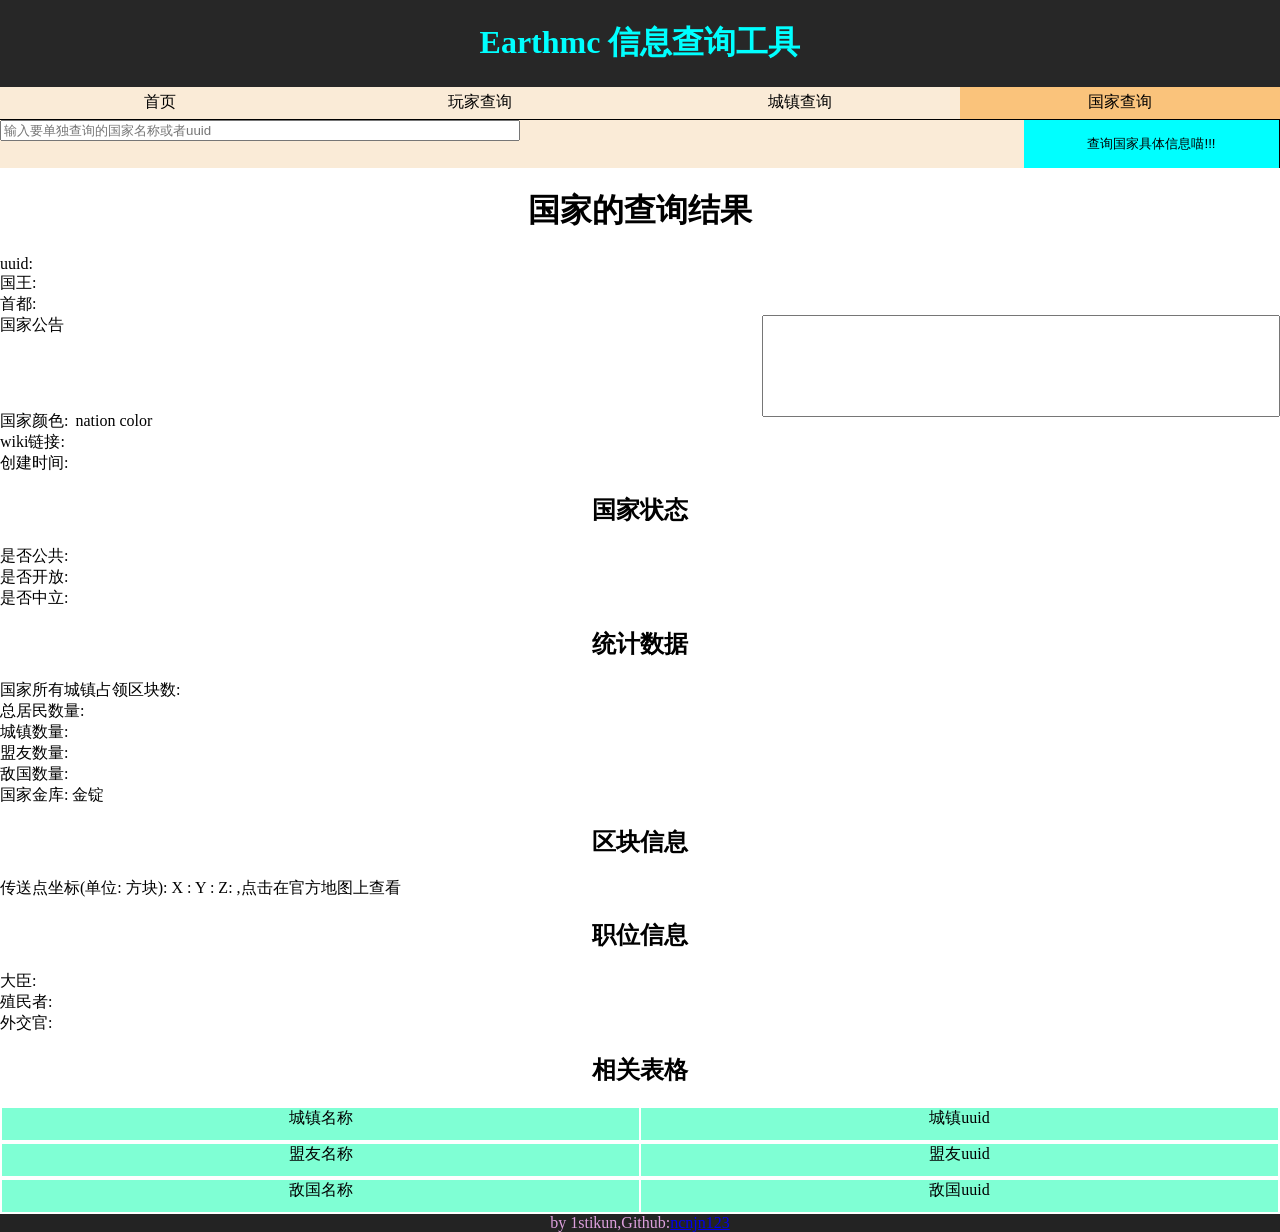
==== nation.html @ 439ff12c "Add files via upload" ====
<!DOCTYPE html>
<html lang="zh-cn">
<head>
    <meta charset="UTF-8">
    <meta name="viewport" content="width=device-width, initial-scale=1.0">
    <link href="style/style-nationsearch.css" rel="stylesheet">
    <title>Earthmc 信息查询工具 国家查询</title>
</head>
<body>
    <header>
        <h1>Earthmc 信息查询工具</h1>
    </header>
    <nav id="mainNav">
        <a href="index.html">首页</a>
        <a href="players.html">玩家查询</a>
        <a href="towns.html">城镇查询</a>
        <a id="selected" href="nations.html">国家查询</a>
    </nav>
    <main>
    <div id="mainArea">
        <nav id="searchNav">
            <input id="nName" type="text" placeholder="输入要单独查询的国家名称或者uuid" autocomplete="off">
            <button id="searchButton" onclick="search()">正在获取本页数据...</button>
        </nav>
        <h1>国家<a id="name"></a>的查询结果</h1>
        <p>uuid: <a id="uuid"></a></p>
        <p>国王: <a id="king"></a></p>
        <p>首都: <a id="capital"></a></p>
        <div id="board">
            国家公告
            <textarea id="boardText"></textarea>
        </div>
        <p>国家颜色: <a id="dynmapColour">nation color</a></p>
        <p>wiki链接: <a id="wiki"></a></p>
        <p>创建时间: <a id="registered"></a></p>
        <div id="status">
            <h2>国家状态</h2>
            是否公共: <a id="isPublic"></a>
            <p>是否开放: <a id="isOpen"></a></p>
            <p>是否中立: <a id="isNeutral"></a></p>
        </div>
        <div id="stats">
            <h2>统计数据</h2>
            国家所有城镇占领区块数: <a id="numTownBlocks"></a>
            <p>总居民数量: <a id="numResidents"></a></p>
            <p>城镇数量: <a id="numTowns"></a></p>
            <p>盟友数量: <a id="numAllies"></a></p>
            <p>敌国数量: <a id="numEnemies"></a></p>
            <p>国家金库: <a id="balance"></a>金锭</p>
        </div>
        <div id="coordinates">
            <h2>区块信息</h2>
            <p>传送点坐标(单位: 方块): X : <a id="spawn-x"></a> Y : <a id="spawn-y"></a> Z: <a id="spawn-z"></a>,<a id="mapLink">点击在官方地图上查看</p>
        </div>
        <div id="ranks">
            <h2>职位信息</h2>
            <p>大臣:<a id="Chancellor"></a></p>
            <p>殖民者:<a id="Colonist"></a></p>
            <p>外交官:<a id="Diplomat"></a></p>
        </div>
        <h2>相关表格</h2>
        <div id="tables">
            <table id="townsTable">
                <thead>
                    <tr>
                        <th>城镇名称</th>
                        <th>城镇uuid</th>
                    </tr>
                </thead>
                <tbody></tbody>
            </table>
            <table id="alliesTable">
                <thead>
                    <tr>
                        <th>盟友名称</th>
                        <th>盟友uuid</th>
                    </tr>
                </thead>
                <tbody></tbody>
            </table>
            <table id="enemiesTable">
                <thead>
                    <tr>
                        <th>敌国名称</th>
                        <th>敌国uuid</th>
                    </tr>
                </thead>
                <tbody></tbody>
            </table>
        </div>
    </div>
    </main>
    <footer>
        <p>by 1stikun,Github:<a href="https://github.com/ncnjn123/">ncnjn123</p>
    </footer>
    <script src="javascript/js-nationsearch.js"></script>
</body>
</html>
---- style/style-nationsearch.css ----
/*去除浏览器部分默认样式*/

html, body, div, span, applet, object, iframe, h4, h5, h6, p, blockquote, pre,
a, abbr, acronym, address, big, cite, code,
del, dfn, em, img, ins, kbd, q, s, samp,
small, strike, strong, sub, sup, tt, var,
b, u, i, center,
dl, dt, dd, ol, ul, li,
fieldset, form, label, legend,
table, caption, tbody, tfoot, thead, tr, th, td,
article, aside, canvas, details, embed,
figure, figcaption, footer, hgroup,
menu, nav, output, ruby, section, summary,
time, mark, audio, video {
    margin: 0;
    padding: 0;
    border: 0;
    font-size: 100%;
    font: inherit;
    vertical-align: baseline;
}

/*粘性页脚，让Main吃满剩余页面*/

html, body {
  margin: 0;
  padding: 0;
  height: 100%;
}

body {
    display: flex;
    flex-direction: column;
    min-height: 100%;
    flex: 1;
}

main {
    display: flex;
    flex: 1;
}

/*有关header里元素的css*/

header {
    background-color: #272727;
    width: 100%;
    color: aqua;
    display: flex;
    justify-content: center;
    align-items: center;
    user-select: none;
}

/*导航栏css*/
#mainNav {
    width: 100%;
    height: 2rem;
    background-color: antiquewhite;
    border-bottom: #000 solid;
    border-width: 0.05rem;
    display: flex;
    justify-content: center;
    align-items: center;
}

#mainNav a {
    width: 25%;
    height: 2rem;
    display: flex;
    justify-content: center;
    align-items: center;
    color: black;
    text-decoration: none;
}

#mainNav a:hover {
    background-color: #fac37b;
    transition: 0.2s;
}

/*有关main里元素的css*/
main h1,h2,h3,h4,h5,h6 {
    text-align: center;
}


#mainArea {
    flex: 1;
}

#searchNav {
    background-color: antiquewhite;
    width: 100%;
    height: 3rem;
    user-select: none;
}

#selected {
    background-color: #fac37b;
}

#board {
    width: 100%;
    height: 6rem;
}

#boardText {
    width: 40%;
    height: 6rem;
    float: right;
    resize: none
}

#listAll {
    max-width: 15%;
    min-width: 33%;
    height: 100%;
    background-color: bisque;
    border: #000;
    border-right: #000 solid;
    border-width: 0.1rem;
}

#listAll:hover {
    background-color: #fac37b;
    transition: 0.2s;
}

input {
    width: 40%;
}

#searchButton {
    float: right;
    max-width: 10%;
    min-width: 20%;
    height: 100%;
    background-color: aqua;
    border: #000;
    border-right: #000 solid;
    border-width: 0.1rem;
}

#dynmapColour {
    background-color: white;
    border: #FFFFFF solid;
    border-width: 0.2rem;
}

table {
    width: 100%;
}

table tr > :nth-child(1) {
    width: 50%;
}

table tr > :nth-child(2) {
    width: 50%;
    text-align: center;
}

table tr td > :first-child {
    color: blueviolet;
    text-decoration: none;
}

table th {
    height: 2rem;
    background-color: aquamarine;
}

td {
    height: 2rem;
    vertical-align: middle;
    background-color: #ffefd5;
    text-align: center;
}

/*有关footer里元素的css*/
footer {
    background-color: #232323;
    width: 100%;
    height: 2rem;
    color: plum;
    text-align: center;
}
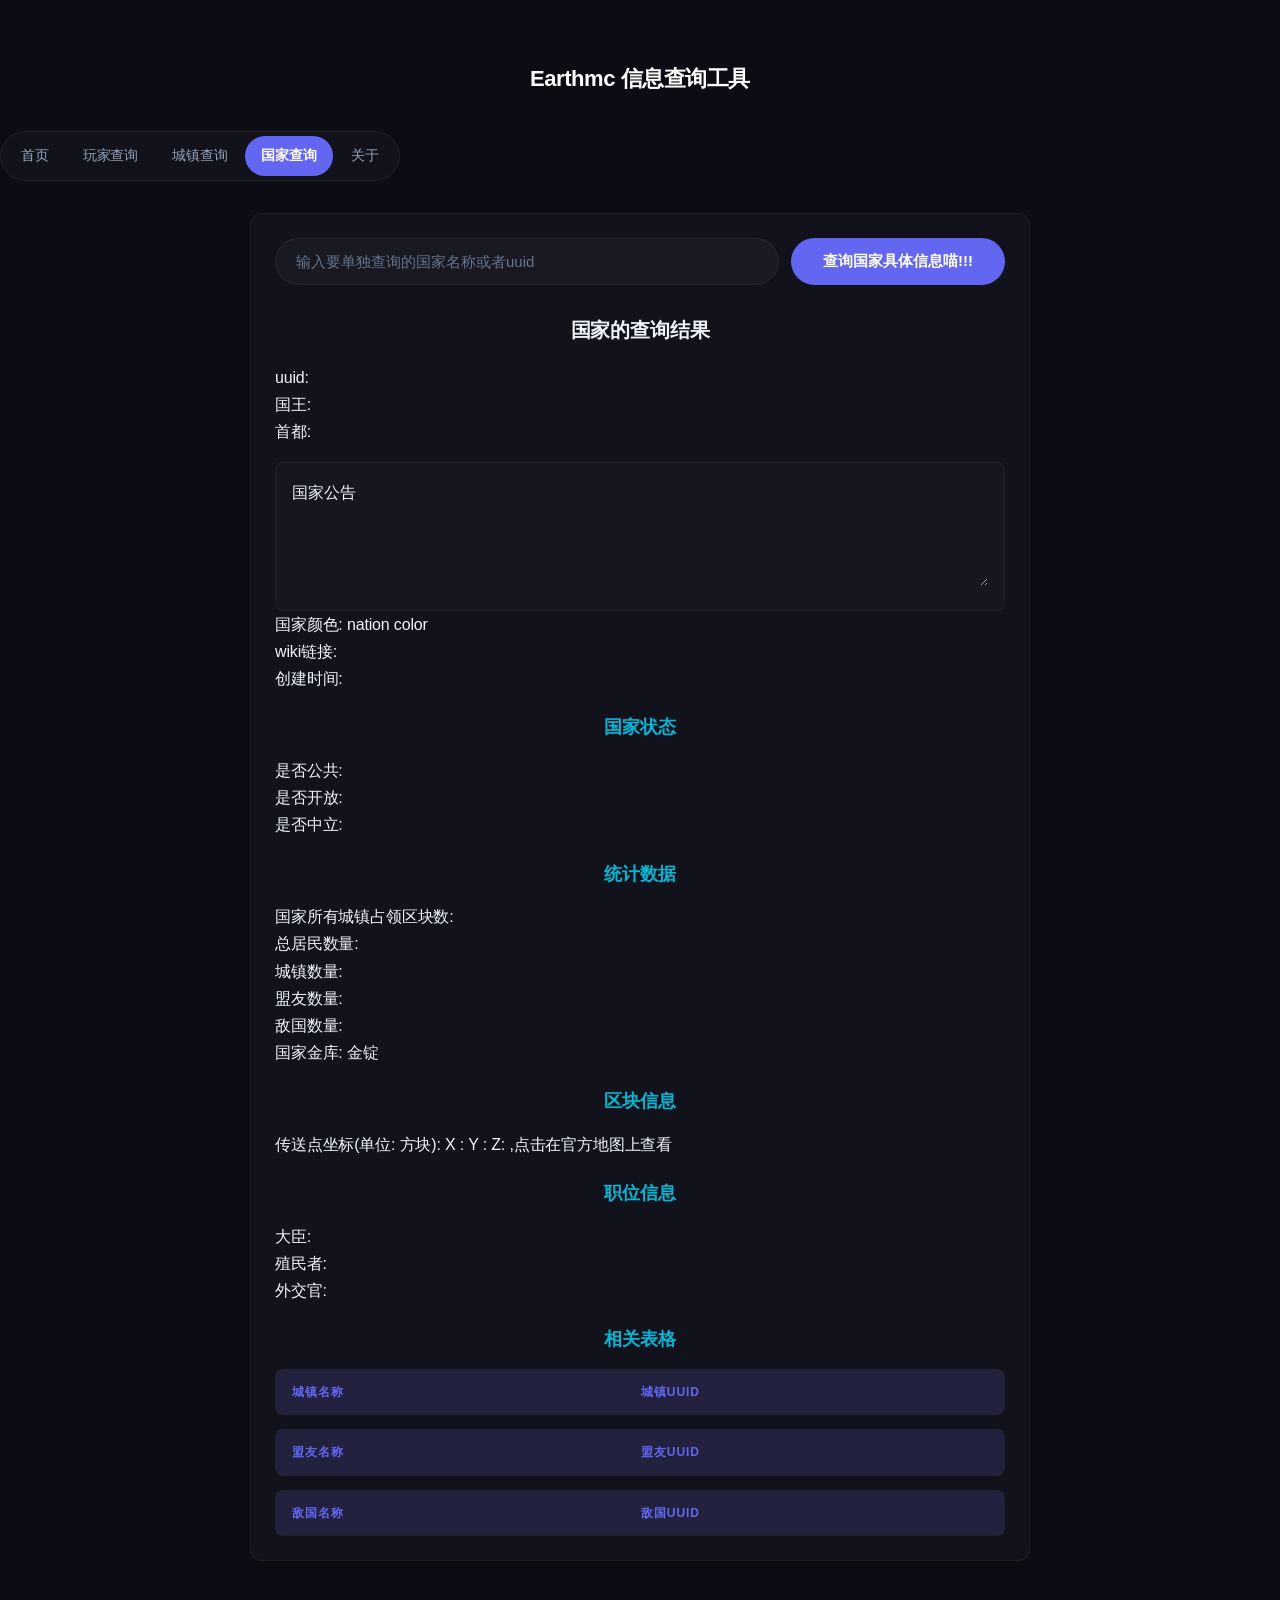
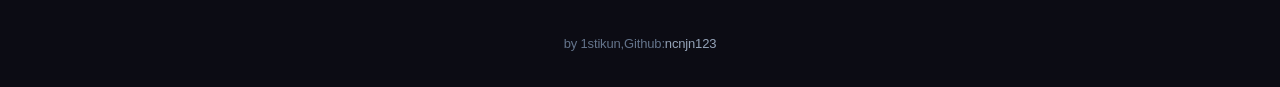
==== commit 411de22e: "feat(ui): 完成UI基础样式" ====
--- a/nation.html
+++ b/nation.html
@@ -15,12 +15,13 @@
         <a href="players.html">玩家查询</a>
         <a href="towns.html">城镇查询</a>
         <a id="selected" href="nations.html">国家查询</a>
+        <a href="about.html">关于</a>
     </nav>
     <main>
     <div id="mainArea">
         <nav id="searchNav">
             <input id="nName" type="text" placeholder="输入要单独查询的国家名称或者uuid" autocomplete="off">
-            <button id="searchButton" onclick="search()">正在获取本页数据...</button>
+            <button id="searchButton" onclick="search()">查询国家具体信息</button>
         </nav>
         <h1>国家<a id="name"></a>的查询结果</h1>
         <p>uuid: <a id="uuid"></a></p>
@@ -50,7 +51,7 @@
         </div>
         <div id="coordinates">
             <h2>区块信息</h2>
-            <p>传送点坐标(单位: 方块): X : <a id="spawn-x"></a> Y : <a id="spawn-y"></a> Z: <a id="spawn-z"></a>,<a id="mapLink">点击在官方地图上查看</p>
+            <p>传送点坐标(单位: 方块): X : <a id="spawn-x"></a> Y : <a id="spawn-y"></a> Z: <a id="spawn-z"></a>,<a id="mapLink">点击在官方地图上查看</a></p>
         </div>
         <div id="ranks">
             <h2>职位信息</h2>
@@ -94,5 +95,6 @@
         <p>by 1stikun,Github:<a href="https://github.com/ncnjn123/">ncnjn123</p>
     </footer>
     <script src="javascript/js-nationsearch.js"></script>
+    <script src="javascript/effects.js"></script>
 </body>
-</html>+</html>
--- a/style/style-nationsearch.css
+++ b/style/style-nationsearch.css
@@ -1,188 +1,339 @@
-/*去除浏览器部分默认样式*/
-
-html, body, div, span, applet, object, iframe, h4, h5, h6, p, blockquote, pre,
-a, abbr, acronym, address, big, cite, code,
-del, dfn, em, img, ins, kbd, q, s, samp,
-small, strike, strong, sub, sup, tt, var,
-b, u, i, center,
-dl, dt, dd, ol, ul, li,
-fieldset, form, label, legend,
-table, caption, tbody, tfoot, thead, tr, th, td,
-article, aside, canvas, details, embed,
-figure, figcaption, footer, hgroup,
-menu, nav, output, ruby, section, summary,
-time, mark, audio, video {
-    margin: 0;
-    padding: 0;
-    border: 0;
-    font-size: 100%;
-    font: inherit;
-    vertical-align: baseline;
-}
-
-/*粘性页脚，让Main吃满剩余页面*/
-
-html, body {
-  margin: 0;
-  padding: 0;
-  height: 100%;
-}
-
-body {
-    display: flex;
-    flex-direction: column;
-    min-height: 100%;
-    flex: 1;
-}
-
-main {
-    display: flex;
-    flex: 1;
-}
-
-/*有关header里元素的css*/
-
-header {
-    background-color: #272727;
-    width: 100%;
-    color: aqua;
-    display: flex;
-    justify-content: center;
-    align-items: center;
-    user-select: none;
-}
-
-/*导航栏css*/
-#mainNav {
-    width: 100%;
-    height: 2rem;
-    background-color: antiquewhite;
-    border-bottom: #000 solid;
-    border-width: 0.05rem;
-    display: flex;
-    justify-content: center;
-    align-items: center;
-}
-
-#mainNav a {
-    width: 25%;
-    height: 2rem;
-    display: flex;
-    justify-content: center;
-    align-items: center;
-    color: black;
-    text-decoration: none;
-}
-
-#mainNav a:hover {
-    background-color: #fac37b;
-    transition: 0.2s;
-}
-
-/*有关main里元素的css*/
-main h1,h2,h3,h4,h5,h6 {
-    text-align: center;
-}
-
-
-#mainArea {
-    flex: 1;
-}
-
-#searchNav {
-    background-color: antiquewhite;
-    width: 100%;
-    height: 3rem;
-    user-select: none;
-}
-
-#selected {
-    background-color: #fac37b;
-}
-
-#board {
-    width: 100%;
-    height: 6rem;
-}
-
-#boardText {
-    width: 40%;
-    height: 6rem;
-    float: right;
-    resize: none
-}
-
-#listAll {
-    max-width: 15%;
-    min-width: 33%;
-    height: 100%;
-    background-color: bisque;
-    border: #000;
-    border-right: #000 solid;
-    border-width: 0.1rem;
-}
-
-#listAll:hover {
-    background-color: #fac37b;
-    transition: 0.2s;
-}
-
-input {
-    width: 40%;
-}
-
-#searchButton {
-    float: right;
-    max-width: 10%;
-    min-width: 20%;
-    height: 100%;
-    background-color: aqua;
-    border: #000;
-    border-right: #000 solid;
-    border-width: 0.1rem;
-}
-
-#dynmapColour {
-    background-color: white;
-    border: #FFFFFF solid;
-    border-width: 0.2rem;
-}
-
-table {
-    width: 100%;
-}
-
-table tr > :nth-child(1) {
-    width: 50%;
-}
-
-table tr > :nth-child(2) {
-    width: 50%;
-    text-align: center;
-}
-
-table tr td > :first-child {
-    color: blueviolet;
-    text-decoration: none;
-}
-
-table th {
-    height: 2rem;
-    background-color: aquamarine;
-}
-
-td {
-    height: 2rem;
-    vertical-align: middle;
-    background-color: #ffefd5;
-    text-align: center;
-}
-
-/*有关footer里元素的css*/
-footer {
-    background-color: #232323;
-    width: 100%;
-    height: 2rem;
-    color: plum;
-    text-align: center;
-}+/* ===== EarthMC Pro Theme - 国家详情页（无动态背景）===== */
+
+:root {
+  --primary: #6366f1;
+  --primary-soft: rgba(99, 102, 241, 0.15);
+  --secondary: #06b6d4;
+  --secondary-soft: rgba(6, 182, 212, 0.12);
+  --accent: #f472b6;
+  --bg-deep: #0c0c14;
+  --bg-elevated: #12121c;
+  --bg-card: rgba(255, 255, 255, 0.02);
+  --bg-hover: rgba(255, 255, 255, 0.04);
+  --bg-input: rgba(255, 255, 255, 0.03);
+  --border: rgba(255, 255, 255, 0.05);
+  --border-accent: rgba(99, 102, 241, 0.2);
+  --text: #f1f5f9;
+  --text-secondary: #94a3b8;
+  --text-muted: #64748b;
+  --text-link: #818cf8;
+  --radius-lg: 16px;
+  --radius-md: 12px;
+  --radius-sm: 8px;
+  --radius-full: 9999px;
+  --shadow-glow: 0 0 40px rgba(99, 102, 241, 0.08);
+  --transition-fast: 0.15s ease;
+  --transition-base: 0.25s ease;
+}
+
+*, *::before, *::after { margin: 0; padding: 0; box-sizing: border-box; }
+
+body {
+  font-family: -apple-system, BlinkMacSystemFont, "SF Pro Display", "Segoe UI", Roboto, sans-serif;
+  background: var(--bg-deep);
+  color: var(--text);
+  min-height: 100vh;
+  line-height: 1.7;
+  letter-spacing: -0.01em;
+  overflow-x: hidden;
+  position: relative;
+  -webkit-font-smoothing: antialiased;
+}
+
+/* 无动态背景 - 纯净深色 */
+
+/* ===== Header ===== */
+header { padding: 2.5rem 1.5rem 1.25rem; text-align: center; position: relative; z-index: 1; }
+header h1 { font-size: 1.375rem; font-weight: 700; color: #fff; letter-spacing: -0.02em; }
+
+/* ===== Navigation ===== */
+#mainNav {
+  display: inline-flex;
+  justify-content: center;
+  gap: 2px;
+  padding: 4px;
+  margin: 0 auto 2rem;
+  background: var(--bg-elevated);
+  border: 1px solid var(--border);
+  border-radius: var(--radius-full);
+  position: relative;
+  z-index: 1;
+}
+
+#mainNav a {
+  padding: 0.5rem 1rem;
+  color: var(--text-secondary);
+  text-decoration: none;
+  font-size: 0.875rem;
+  font-weight: 500;
+  border-radius: var(--radius-full);
+  transition: var(--transition-fast);
+}
+
+#mainNav a:hover { color: var(--text); background: var(--bg-hover); }
+#mainNav a#selected { color: #fff; background: var(--primary); font-weight: 600; }
+
+/* ===== Main ===== */
+main { max-width: 820px; margin: 0 auto 2.5rem; padding: 0 1.25rem; position: relative; z-index: 1; }
+
+#mainArea {
+  background: var(--bg-elevated);
+  border: 1px solid var(--border);
+  border-radius: var(--radius-md);
+  padding: 1.5rem;
+  position: relative;
+  transition: var(--transition-base);
+}
+
+#mainArea:hover { border-color: var(--border-accent); box-shadow: var(--shadow-glow); }
+
+/* ===== 搜索栏 ===== */
+#searchNav {
+  display: flex;
+  gap: 0.75rem;
+  flex-wrap: wrap;
+  justify-content: center;
+  align-items: center;
+  margin-bottom: 1.5rem;
+}
+
+#nName {
+  flex: 1;
+  min-width: 200px;
+  padding: 0.875rem 1.25rem;
+  background: var(--bg-input);
+  border: 1px solid var(--border);
+  border-radius: var(--radius-full);
+  color: var(--text);
+  font-family: inherit;
+  font-size: 0.9375rem;
+  outline: none;
+  transition: var(--transition-base);
+}
+
+#nName:focus {
+  border-color: var(--primary);
+  background: rgba(99, 102, 241, 0.05);
+  box-shadow: 0 0 0 3px var(--primary-soft);
+}
+
+#nName::placeholder { color: var(--text-muted); }
+
+/* ===== 搜索按钮状态 ===== */
+#searchButton {
+  padding: 0.875rem 2rem;
+  background: var(--primary);
+  color: #fff;
+  border: none;
+  border-radius: var(--radius-full);
+  font-family: inherit;
+  font-size: 0.9375rem;
+  font-weight: 600;
+  cursor: pointer;
+  transition: var(--transition-base);
+  position: relative;
+  overflow: hidden;
+}
+
+#searchButton:hover:not(:disabled) {
+  background: #5558e3;
+  transform: translateY(-2px);
+  box-shadow: 0 8px 20px rgba(99, 102, 241, 0.25);
+}
+
+/* 搜索中状态 */
+#searchButton:disabled {
+  background: var(--text-muted);
+  cursor: not-allowed;
+  transform: none;
+}
+
+#searchButton.searching {
+  background: linear-gradient(90deg, var(--primary), var(--secondary), var(--primary));
+  background-size: 200% 100%;
+  animation: searching-pulse 1.5s ease-in-out infinite;
+}
+
+@keyframes searching-pulse {
+  0%, 100% { background-position: 0% 50%; }
+  50% { background-position: 100% 50%; }
+}
+
+/* 涟漪效果 */
+.ripple {
+  position: absolute;
+  border-radius: 50%;
+  background: rgba(255, 255, 255, 0.35);
+  transform: scale(0);
+  animation: ripple-effect 0.5s ease-out;
+  pointer-events: none;
+}
+
+@keyframes ripple-effect { to { transform: scale(3); opacity: 0; } }
+
+/* ===== 打字震动 ===== */
+@keyframes shake {
+  0%, 100% { transform: translateX(0); }
+  25% { transform: translateX(-2px); }
+  75% { transform: translateX(2px); }
+}
+
+.input-shake { animation: shake 0.15s ease-in-out; }
+
+/* ===== 加载动画 ===== */
+.loading-overlay {
+  position: fixed;
+  inset: 0;
+  background: rgba(12, 12, 20, 0.92);
+  backdrop-filter: blur(8px);
+  display: flex;
+  flex-direction: column;
+  align-items: center;
+  justify-content: center;
+  z-index: 9999;
+  opacity: 0;
+  visibility: hidden;
+  transition: 0.3s ease;
+}
+
+.loading-overlay.active { opacity: 1; visibility: visible; }
+
+.loading-spinner {
+  width: 48px;
+  height: 48px;
+  border: 3px solid var(--border);
+  border-top-color: var(--primary);
+  border-right-color: var(--secondary);
+  border-radius: 50%;
+  animation: spin 0.8s linear infinite;
+}
+
+@keyframes spin { to { transform: rotate(360deg); } }
+
+.loading-text { 
+  margin-top: 1.25rem; 
+  color: var(--text); 
+  font-size: 0.9375rem; 
+  font-weight: 500;
+}
+
+/* 加载进度点动画 */
+.loading-dots {
+  display: inline-flex;
+  gap: 4px;
+  margin-left: 4px;
+}
+
+.loading-dots span {
+  width: 4px;
+  height: 4px;
+  background: var(--primary);
+  border-radius: 50%;
+  animation: dot-bounce 1.4s ease-in-out infinite;
+}
+
+.loading-dots span:nth-child(1) { animation-delay: 0s; }
+.loading-dots span:nth-child(2) { animation-delay: 0.2s; }
+.loading-dots span:nth-child(3) { animation-delay: 0.4s; }
+
+@keyframes dot-bounce {
+  0%, 80%, 100% { transform: scale(0.6); opacity: 0.4; }
+  40% { transform: scale(1); opacity: 1; }
+}
+
+/* ===== 详情卡片 ===== */
+#name {
+  font-size: 1.5rem;
+  font-weight: 700;
+  text-align: center;
+  margin-bottom: 1.25rem;
+  color: #fff;
+}
+
+#board {
+  background: var(--bg-card);
+  border: 1px solid var(--border);
+  border-radius: var(--radius-sm);
+  padding: 1rem;
+  margin-top: 1rem;
+}
+
+#boardText {
+  width: 100%;
+  min-height: 80px;
+  background: transparent;
+  border: none;
+  color: var(--text-secondary);
+  font-family: inherit;
+  font-size: 0.9375rem;
+  line-height: 1.6;
+  resize: vertical;
+}
+
+h1, h2, h3, h4, h5, h6 {
+  text-align: center;
+  margin: 1.25rem 0 0.875rem;
+  color: var(--text);
+  font-weight: 600;
+}
+
+h1 { font-size: 1.25rem; }
+h2 { font-size: 1.125rem; color: var(--secondary); }
+
+/* 表格 */
+table {
+  width: 100%;
+  border-collapse: separate;
+  border-spacing: 0;
+  background: var(--bg-card);
+  border: 1px solid var(--border);
+  border-radius: var(--radius-sm);
+  overflow: hidden;
+  margin-top: 0.875rem;
+}
+
+thead { background: var(--primary-soft); }
+
+th {
+  padding: 0.75rem 1rem;
+  text-align: left;
+  font-size: 0.75rem;
+  text-transform: uppercase;
+  letter-spacing: 0.08em;
+  color: var(--primary);
+  font-weight: 600;
+}
+
+td {
+  padding: 0.625rem 1rem;
+  border-bottom: 1px solid var(--border);
+  font-size: 0.875rem;
+  color: var(--text-secondary);
+}
+
+tbody tr { transition: var(--transition-fast); }
+tbody tr:hover { background: var(--bg-hover); }
+tbody tr:last-child td { border-bottom: none; }
+
+/* ===== 结果渐入动画 ===== */
+.fade-in {
+  animation: fadeIn 0.4s ease-out;
+}
+
+@keyframes fadeIn {
+  from { opacity: 0; transform: translateY(10px); }
+  to { opacity: 1; transform: translateY(0); }
+}
+
+/* ===== Footer ===== */
+footer { text-align: center; padding: 2rem 1.5rem; color: var(--text-muted); font-size: 0.8125rem; position: relative; z-index: 1; }
+footer a { color: var(--text-secondary); text-decoration: none; }
+footer a:hover { color: var(--primary); }
+
+/* ===== Responsive ===== */
+@media (max-width: 768px) {
+  #mainNav { display: flex; flex-wrap: wrap; border-radius: var(--radius-md); padding: 6px; }
+  #mainNav a { flex: 1 1 calc(33.333% - 4px); min-width: 80px; text-align: center; font-size: 0.8125rem; padding: 0.5rem 0.5rem; }
+  #searchNav { flex-direction: column; }
+  #nName { width: 100%; min-width: auto; }
+}
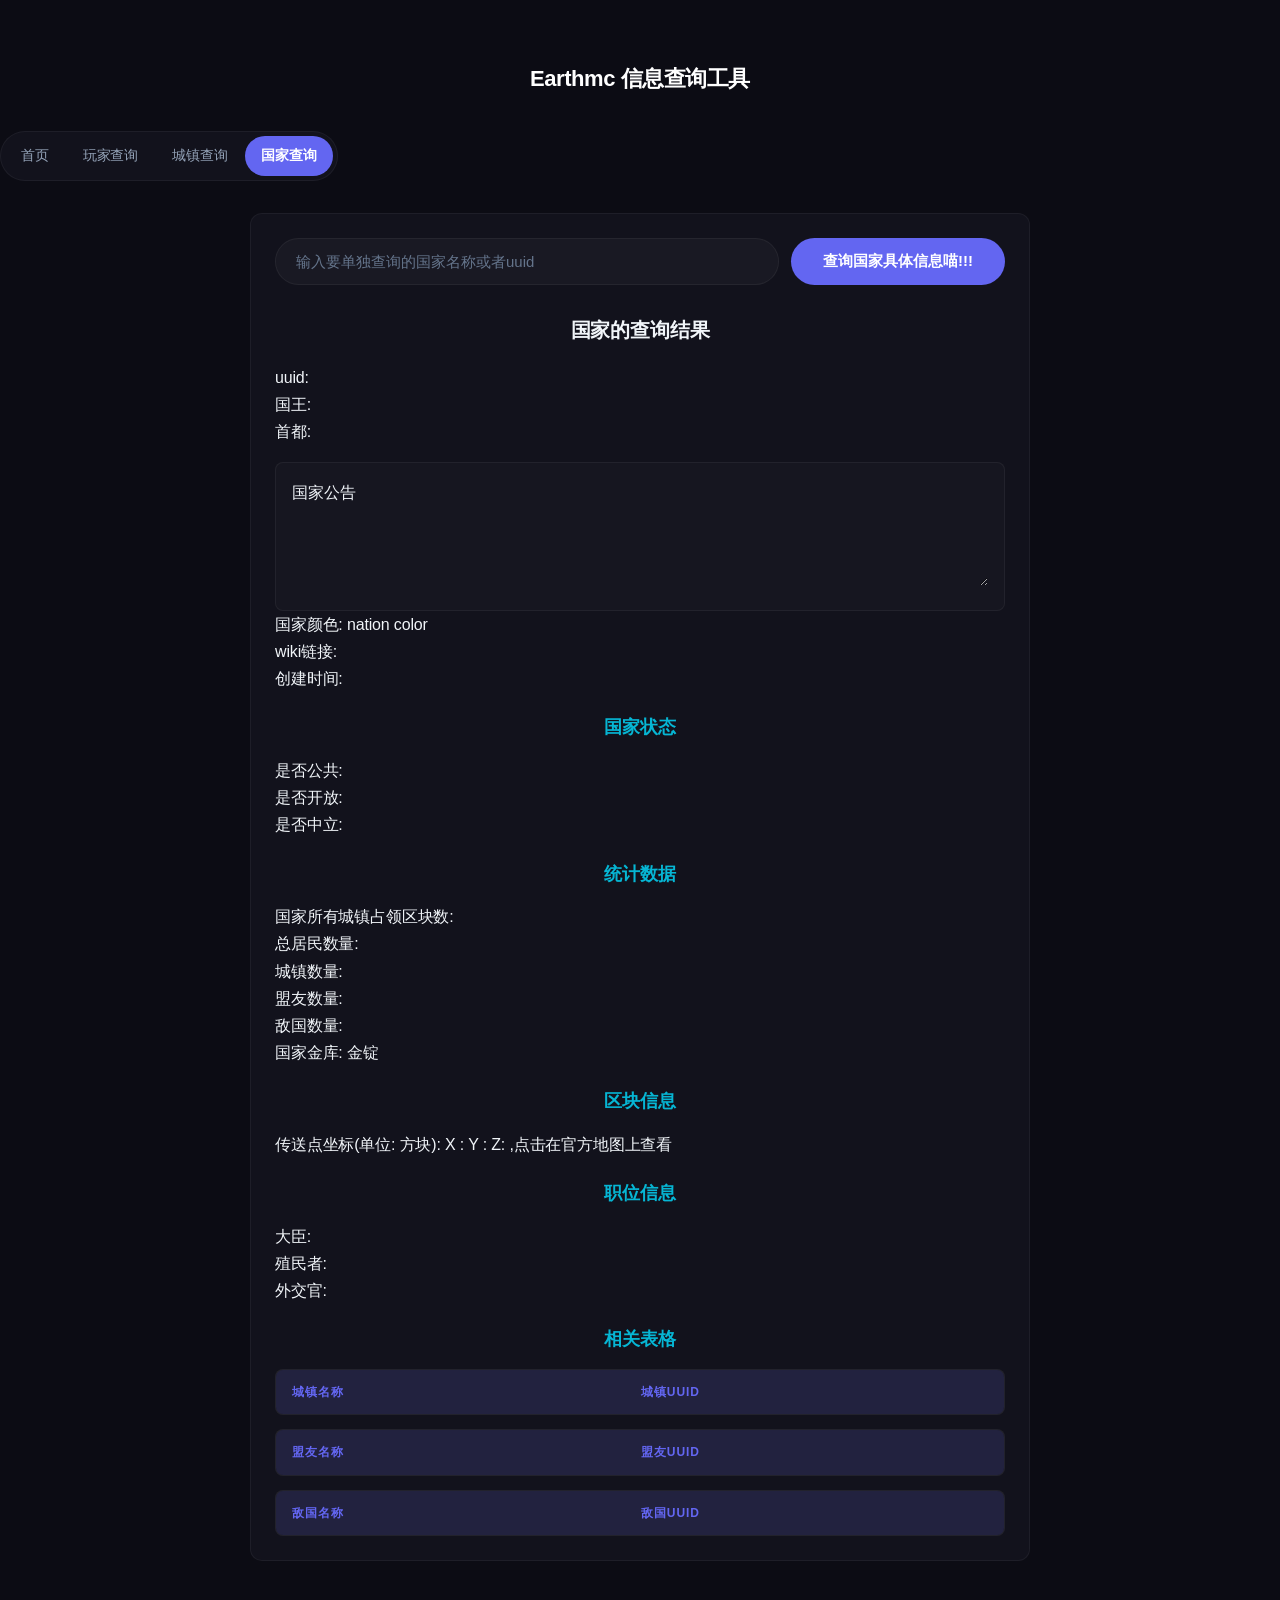
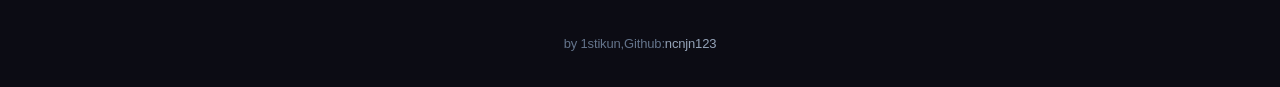
==== commit 31a938da: "Add files via upload" ====
--- a/nation.html
+++ b/nation.html
@@ -15,13 +15,12 @@
         <a href="players.html">玩家查询</a>
         <a href="towns.html">城镇查询</a>
         <a id="selected" href="nations.html">国家查询</a>
-        <a href="about.html">关于</a>
     </nav>
     <main>
     <div id="mainArea">
         <nav id="searchNav">
             <input id="nName" type="text" placeholder="输入要单独查询的国家名称或者uuid" autocomplete="off">
-            <button id="searchButton" onclick="search()">查询国家具体信息</button>
+            <button id="searchButton" onclick="search()">正在获取本页数据...</button>
         </nav>
         <h1>国家<a id="name"></a>的查询结果</h1>
         <p>uuid: <a id="uuid"></a></p>
@@ -51,7 +50,7 @@
         </div>
         <div id="coordinates">
             <h2>区块信息</h2>
-            <p>传送点坐标(单位: 方块): X : <a id="spawn-x"></a> Y : <a id="spawn-y"></a> Z: <a id="spawn-z"></a>,<a id="mapLink">点击在官方地图上查看</a></p>
+            <p>传送点坐标(单位: 方块): X : <a id="spawn-x"></a> Y : <a id="spawn-y"></a> Z: <a id="spawn-z"></a>,<a target="_blank" id="mapLink">点击在官方地图上查看</p>
         </div>
         <div id="ranks">
             <h2>职位信息</h2>
@@ -92,9 +91,8 @@
     </div>
     </main>
     <footer>
-        <p>by 1stikun,Github:<a href="https://github.com/ncnjn123/">ncnjn123</p>
+        <p>by 1stikun,Github:<a target="_blank" href="https://github.com/ncnjn123/">ncnjn123</p>
     </footer>
     <script src="javascript/js-nationsearch.js"></script>
-    <script src="javascript/effects.js"></script>
 </body>
-</html>
+</html>
